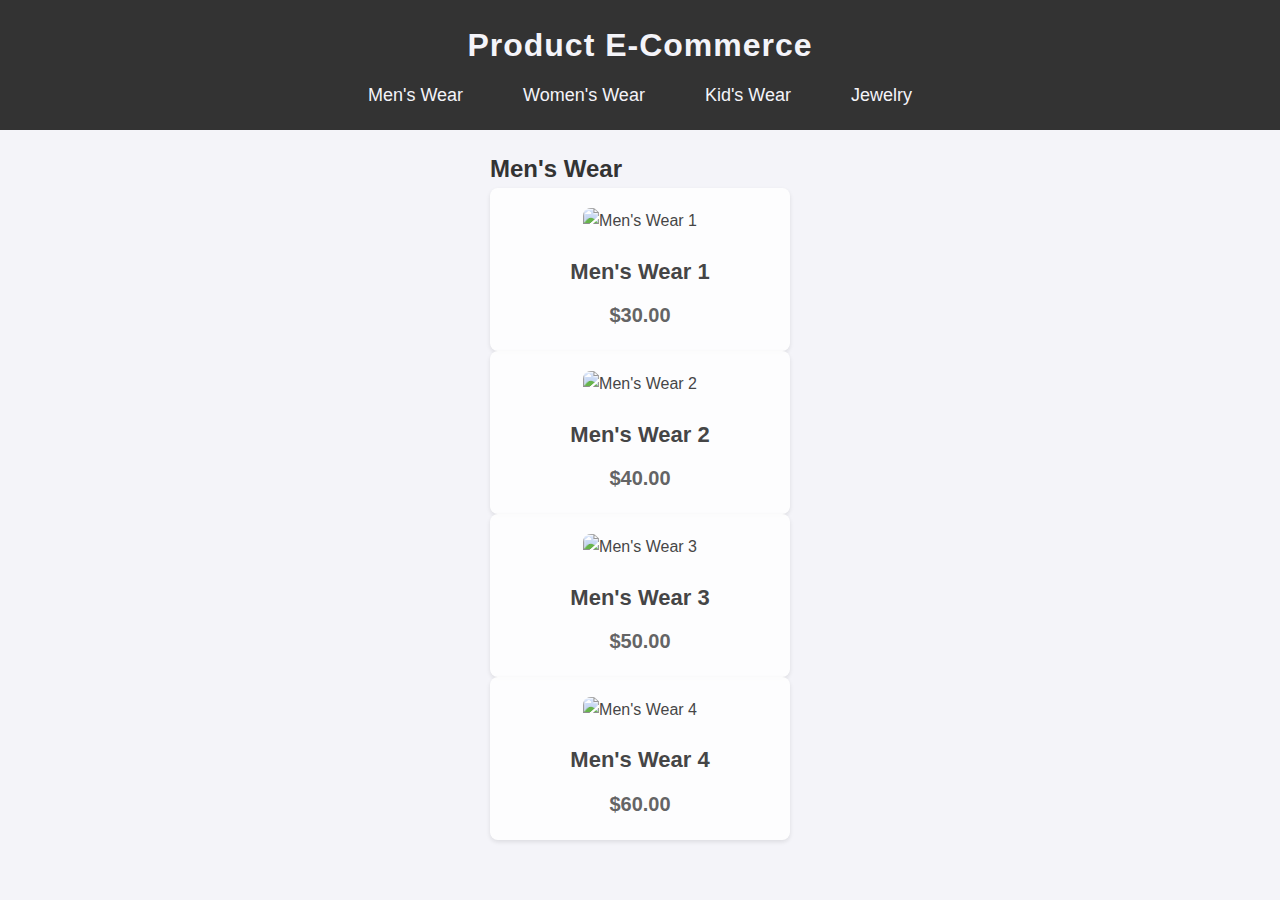
==== ecommerce/ecommerce.html @ 356e73d4 "Add files via upload" ====
<!DOCTYPE html>
<html lang="en">
<head>
    <meta charset="UTF-8">
    <meta name="viewport" content="width=device-width, initial-scale=1.0">
    <title>E-Commerce</title>
    <link rel="stylesheet" href="ecommerce.css">
</head>
<body>
    <header>
        <h1>Product E-Commerce</h1>
        <nav>
            <ul>
                <li><a href="#" onclick="showCategory('mens-wear')">Men's Wear</a></li>
                <li><a href="#" onclick="showCategory('womens-wear')">Women's Wear</a></li>
                <li><a href="#" onclick="showCategory('kids-wear')">Kid's Wear</a></li>
                <li><a href="#" onclick="showCategory('jewelry')">Jewelry</a></li>
            </ul>
        </nav>
    </header>

    <main>
        <section id="mens-wear" class="category">
            <h2>Men's Wear</h2>
            <div class="product">
                <img src="C:\Users\mjgas\OneDrive\Documents\Gaspefinals\ecommerce\pic\mens-wear1.jpg.png" alt="Men's Wear 1">
                <h3>Men's Wear 1</h3>
                <p>$30.00</p>
            </div>
            <div class="product">
                <img src="C:\Users\mjgas\OneDrive\Documents\Gaspefinals\ecommerce\pic\mens-wear2.png.png" alt="Men's Wear 2">
                <h3>Men's Wear 2</h3>
                <p>$40.00</p>
            </div>
            <div class="product">
                <img src="C:\Users\mjgas\OneDrive\Documents\Gaspefinals\ecommerce\pic\mens-wear3.jpg.png" alt="Men's Wear 3">
                <h3>Men's Wear 3</h3>
                <p>$50.00</p>
            </div>
            <div class="product">
                <img src="C:\Users\mjgas\OneDrive\Documents\Gaspefinals\ecommerce\pic\mens-wear4.jpg.png" alt="Men's Wear 4">
                <h3>Men's Wear 4</h3>
                <p>$60.00</p>
            </div>
        </section>

        <section id="womens-wear" class="category">
            <h2>Women's Wear</h2>
            <div class="product">
                <img src="C:\Users\mjgas\OneDrive\Documents\Gaspefinals\ecommerce\pic\womenwear1.jpg" alt="Women's Wear 1">
                <h3>Women's Wear 1</h3>
                <p>$35.00</p>
            </div>
            <div class="product">
                <img src="C:\Users\mjgas\OneDrive\Documents\Gaspefinals\ecommerce\pic\womenwear2.jpg" alt="Women's Wear 2">
                <h3>Women's Wear 2</h3>
                <p>$45.00</p>
            </div>
            <div class="product">
                <img src="C:\Users\mjgas\OneDrive\Documents\Gaspefinals\ecommerce\pic\womenwear3.jpg" alt="Women's Wear 3">
                <h3>Women's Wear 3</h3>
                <p>$55.00</p>
            </div>
            <div class="product">
                <img src="C:\Users\mjgas\OneDrive\Documents\Gaspefinals\ecommerce\pic\womenwear4.jpg" alt="Women's   Wear 4">
                <h3>Women's Wear 4</h3>
                <p>$65.00</p>
            </div>
        </section>

        <section id="kids-wear" class="category">
            <h2>Kid's Wear</h2>
            <div class="product">
                <img src="C:\Users\mjgas\OneDrive\Documents\Gaspefinals\ecommerce\pic\kidwear1.jpg" alt="Kid's Wear 1">
                <h3>Kid's Wear 1</h3>
                <p>$25.00</p>
            </div>
            <div class="product">
                <img src="C:\Users\mjgas\OneDrive\Documents\Gaspefinals\ecommerce\pic\kidwear2.jpg" alt="Kid's Wear 2">
                <h3>Kid's Wear 2</h3>
                <p>$35.00</p>
            </div>
            <div class="product">
                <img src="C:\Users\mjgas\OneDrive\Documents\Gaspefinals\ecommerce\pic\kidwear3.jpg" alt="Kid's Wear 3">
                <h3>Kid's Wear 3</h3>
                <p>$45.00</p>
            </div>
            <div class="product">
                <img src="C:\Users\mjgas\OneDrive\Documents\Gaspefinals\ecommerce\pic\kidwear4.jpg" alt="Kid's Wear 4">
                <h3>Kid's Wear 4</h3>
                <p>$55.00</p>
            </div>
        </section>

        <section id="jewelry" class="category">
            <h2>Jewelry</h2>
            <div class="product">
                <img src="C:\Users\mjgas\OneDrive\Documents\Gaspefinals\ecommerce\pic\jewerly1.jpg" alt="Jewelry 1">
                <h3>Jewelry 1</h3>
                <p>$100.00</p>
            </div>
            <div class="product">
                <img src="C:\Users\mjgas\OneDrive\Documents\Gaspefinals\ecommerce\pic\jewerly2.jpg" alt="Jewelry 2">
                <h3>Jewelry 2</h3>
                <p>$120.00</p>
            </div>
            <div class="product">
                <img src="C:\Users\mjgas\OneDrive\Documents\Gaspefinals\ecommerce\pic\jewerly3.jpg" alt="Jewelry 3">
                <h3>Jewelry 3</h3>
                <p>$140.00</p>
            </div>
            <div class="product">
                <img src="C:\Users\mjgas\OneDrive\Documents\Gaspefinals\ecommerce\pic\jewerly4.jpg" alt="Jewelry 4">
                <h3>Jewelry 4</h3>
                <p>$160.00</p>
            </div>
        </section>
    </main>

    <script src="ecommerce.js"></script>
</body>
</html>
---- ecommerce/ecommerce.css ----
/* Reset and global styles */
* {
    margin: 0;
    padding: 0;
    box-sizing: border-box;
}

body {
    font-family: 'Arial', sans-serif;
    background-color: #f4f4f9;
    color: #333;
    line-height: 1.6;
    display: flex;
    flex-direction: column;
    align-items: center;
}

.container {
    display: flex;
    flex-direction: column;
    align-items: center;
    width: 100%;
}

/* Header styles */
header {
    background-color: #333;
    width: 100%;
    padding: 20px 0;
    text-align: center;
}

header h1 {
    color: #f4f4f9;
    font-size: 32px;
    margin-bottom: 10px;
    letter-spacing: 1px;
}

nav ul {
    list-style-type: none;
    padding: 0;
    text-align: center;
    display: flex;
    justify-content: center;
    gap: 20px;
}

nav ul li {
    margin: 0 10px;
}

nav ul li a {
    color: #f4f4f9;
    text-decoration: none;
    font-size: 18px;
    padding: 5px 10px;
    transition: background-color 0.3s ease, color 0.3s ease;
}

nav ul li a:hover,
nav ul li a:focus,
nav ul li a:active {
    background-color: #555;
    color: #fff;
    border-radius: 5px;
}

/* Main section styles */
main {
    display: flex;
    flex-direction: row;
    flex-wrap: wrap;
    justify-content: center;
    padding: 20px 0;
    width: 100%;
    gap: 20px;
}

.product {
    background-color: #fff;
    padding: 20px;
    border-radius: 8px;
    box-shadow: 0 2px 4px rgba(0, 0, 0, 0.1);
    transition: transform 0.3s ease, opacity 0.3s ease;
    opacity: 0.9;
    width: 300px; /* Fixed width for each product */
    text-align: center;
}

.product:hover {
    transform: translateY(-5px);
    opacity: 1;
}

.product img {
    width: 200px; /* Adjust the width as needed for a medium size */
    height: auto;
    border-radius: 8px;
    margin-bottom: 10px;
}

.product h3 {
    margin: 10px 0;
    font-size: 22px;
    color: #333;
}

.product p {
    font-size: 20px;
    color: #555;
    font-weight: bold;
}

/* Responsive Design */
@media (max-width: 768px) {
    header h1 {
        font-size: 24px;
    }
    nav ul {
        flex-direction: column;
        gap: 10px;
    }
    .product {
        padding: 15px;
        width: 100%; /* Full width on smaller screens */
    }
    main {
        padding: 10px;
    }
}
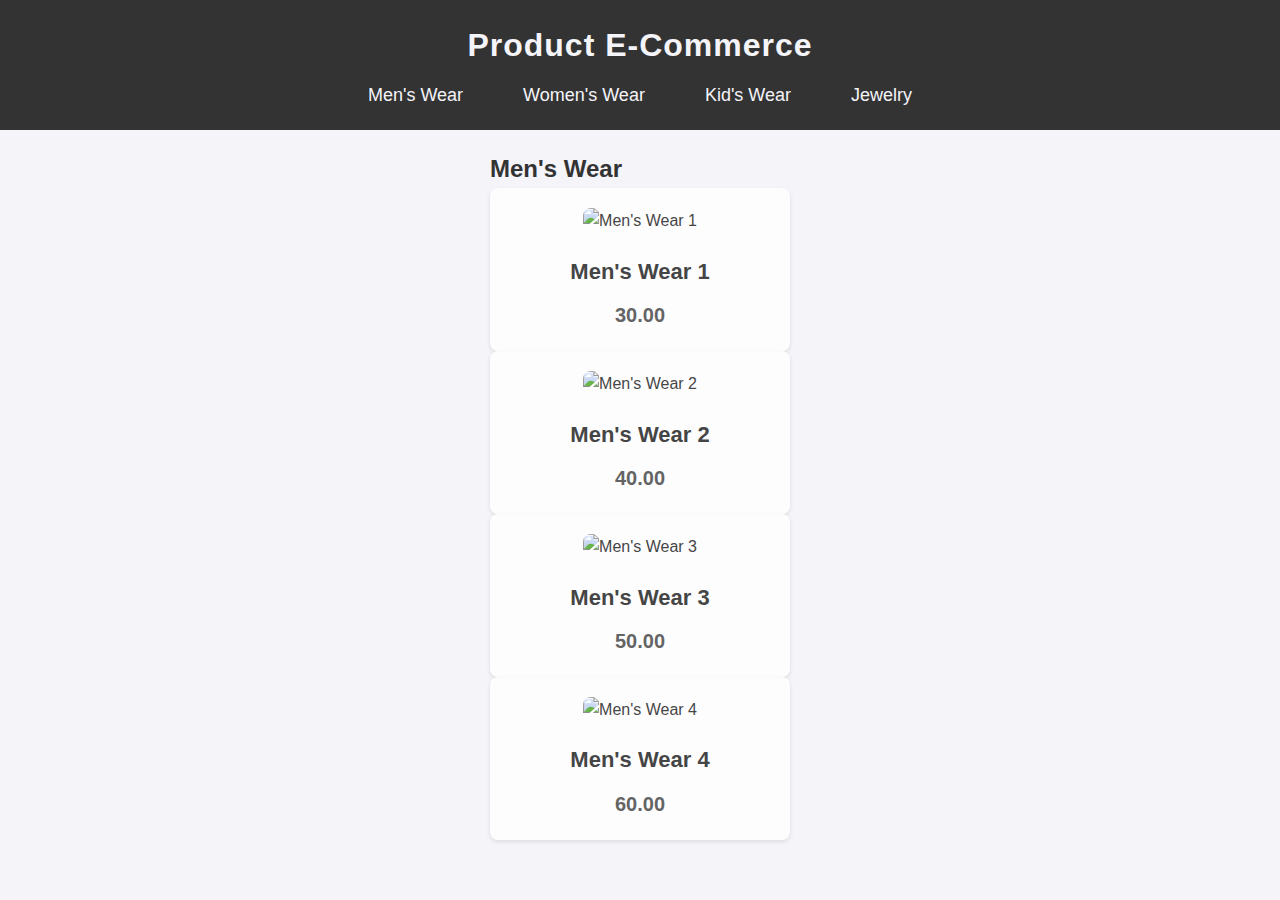
==== commit 4c3a9d31: "Update ecommerce.html" ====
--- a/ecommerce/ecommerce.html
+++ b/ecommerce/ecommerce.html
@@ -23,96 +23,96 @@
         <section id="mens-wear" class="category">
             <h2>Men's Wear</h2>
             <div class="product">
-                <img src="C:\Users\mjgas\OneDrive\Documents\Gaspefinals\ecommerce\pic\mens-wear1.jpg.png" alt="Men's Wear 1">
+                <img src="finalsportfolio.github.io\ecommerce\pic\mens-wear1.jpg.png" alt="Men's Wear 1">
                 <h3>Men's Wear 1</h3>
-                <p>$30.00</p>
+                <p>30.00</p>
             </div>
             <div class="product">
-                <img src="C:\Users\mjgas\OneDrive\Documents\Gaspefinals\ecommerce\pic\mens-wear2.png.png" alt="Men's Wear 2">
+                <img src="finalsportfolio.github.io\ecommerce\pic\mens-wear2.png.png" alt="Men's Wear 2">
                 <h3>Men's Wear 2</h3>
-                <p>$40.00</p>
+                <p>40.00</p>
             </div>
             <div class="product">
-                <img src="C:\Users\mjgas\OneDrive\Documents\Gaspefinals\ecommerce\pic\mens-wear3.jpg.png" alt="Men's Wear 3">
+                <img src="finalsportfolio.github.io\ecommerce\pic\mens-wear3.jpg.png" alt="Men's Wear 3">
                 <h3>Men's Wear 3</h3>
-                <p>$50.00</p>
+                <p>50.00</p>
             </div>
             <div class="product">
-                <img src="C:\Users\mjgas\OneDrive\Documents\Gaspefinals\ecommerce\pic\mens-wear4.jpg.png" alt="Men's Wear 4">
+                <img src="finalsportfolio.github.io\ecommerce\pic\mens-wear4.jpg.png" alt="Men's Wear 4">
                 <h3>Men's Wear 4</h3>
-                <p>$60.00</p>
+                <p>60.00</p>
             </div>
         </section>
 
         <section id="womens-wear" class="category">
             <h2>Women's Wear</h2>
             <div class="product">
-                <img src="C:\Users\mjgas\OneDrive\Documents\Gaspefinals\ecommerce\pic\womenwear1.jpg" alt="Women's Wear 1">
+                <img src="finalsportfolio.github.io\ecommerce\pic\womenwear1.jpg" alt="Women's Wear 1">
                 <h3>Women's Wear 1</h3>
-                <p>$35.00</p>
+                <p>35.00</p>
             </div>
             <div class="product">
-                <img src="C:\Users\mjgas\OneDrive\Documents\Gaspefinals\ecommerce\pic\womenwear2.jpg" alt="Women's Wear 2">
+                <img src="finalsportfolio.github.io\ecommerce\pic\womenwear2.jpg" alt="Women's Wear 2">
                 <h3>Women's Wear 2</h3>
-                <p>$45.00</p>
+                <p>45.00</p>
             </div>
             <div class="product">
-                <img src="C:\Users\mjgas\OneDrive\Documents\Gaspefinals\ecommerce\pic\womenwear3.jpg" alt="Women's Wear 3">
+                <img src="finalsportfolio.github.io\ecommerce\pic\womenwear3.jpg" alt="Women's Wear 3">
                 <h3>Women's Wear 3</h3>
-                <p>$55.00</p>
+                <p>55.00</p>
             </div>
             <div class="product">
-                <img src="C:\Users\mjgas\OneDrive\Documents\Gaspefinals\ecommerce\pic\womenwear4.jpg" alt="Women's   Wear 4">
+                <img src="finalsportfolio.github.io\ecommerce\pic\womenwear4.jpg" alt="Women's Wear 4">
                 <h3>Women's Wear 4</h3>
-                <p>$65.00</p>
+                <p>65.00</p>
             </div>
         </section>
 
         <section id="kids-wear" class="category">
             <h2>Kid's Wear</h2>
             <div class="product">
-                <img src="C:\Users\mjgas\OneDrive\Documents\Gaspefinals\ecommerce\pic\kidwear1.jpg" alt="Kid's Wear 1">
+                <img src="finalsportfolio.github.io\ecommerce\pic\kidwear1.jpg" alt="Kid's Wear 1">
                 <h3>Kid's Wear 1</h3>
-                <p>$25.00</p>
+                <p>25.00</p>
             </div>
             <div class="product">
-                <img src="C:\Users\mjgas\OneDrive\Documents\Gaspefinals\ecommerce\pic\kidwear2.jpg" alt="Kid's Wear 2">
+                <img src="finalsportfolio.github.io\ecommerce\pic\kidwear2.jpg" alt="Kid's Wear 2">
                 <h3>Kid's Wear 2</h3>
-                <p>$35.00</p>
+                <p>35.00</p>
             </div>
             <div class="product">
-                <img src="C:\Users\mjgas\OneDrive\Documents\Gaspefinals\ecommerce\pic\kidwear3.jpg" alt="Kid's Wear 3">
+                <img src="finalsportfolio.github.io\ecommerce\pic\kidwear3.jpg" alt="Kid's Wear 3">
                 <h3>Kid's Wear 3</h3>
-                <p>$45.00</p>
+                <p>45.00</p>
             </div>
             <div class="product">
-                <img src="C:\Users\mjgas\OneDrive\Documents\Gaspefinals\ecommerce\pic\kidwear4.jpg" alt="Kid's Wear 4">
+                <img src="finalsportfolio.github.io\ecommerce\pic\kidwear4.jpg" alt="Kid's Wear 4">
                 <h3>Kid's Wear 4</h3>
-                <p>$55.00</p>
+                <p>55.00</p>
             </div>
         </section>
 
         <section id="jewelry" class="category">
             <h2>Jewelry</h2>
             <div class="product">
-                <img src="C:\Users\mjgas\OneDrive\Documents\Gaspefinals\ecommerce\pic\jewerly1.jpg" alt="Jewelry 1">
+                <img src="finalsportfolio.github.io\ecommerce/pic/jewerly1.jpg" alt="Jewelry 1">
                 <h3>Jewelry 1</h3>
-                <p>$100.00</p>
+                <p>100.00</p>
             </div>
             <div class="product">
-                <img src="C:\Users\mjgas\OneDrive\Documents\Gaspefinals\ecommerce\pic\jewerly2.jpg" alt="Jewelry 2">
+                <img src="finalsportfolio.github.io\ecommerce\pic\jewerly2.jpg" alt="Jewelry 2">
                 <h3>Jewelry 2</h3>
-                <p>$120.00</p>
+                <p>120.00</p>
             </div>
             <div class="product">
-                <img src="C:\Users\mjgas\OneDrive\Documents\Gaspefinals\ecommerce\pic\jewerly3.jpg" alt="Jewelry 3">
+                <img src="finalsportfolio.github.io\ecommerce\pic\jewerly3.jpg" alt="Jewelry 3">
                 <h3>Jewelry 3</h3>
-                <p>$140.00</p>
+                <p>140.00</p>
             </div>
             <div class="product">
-                <img src="C:\Users\mjgas\OneDrive\Documents\Gaspefinals\ecommerce\pic\jewerly4.jpg" alt="Jewelry 4">
+                <img src="finalsportfolio.github.io\ecommerce\pic\jewerly4.jpg" alt="Jewelry 4">
                 <h3>Jewelry 4</h3>
-                <p>$160.00</p>
+                <p>160.00</p>
             </div>
         </section>
     </main>
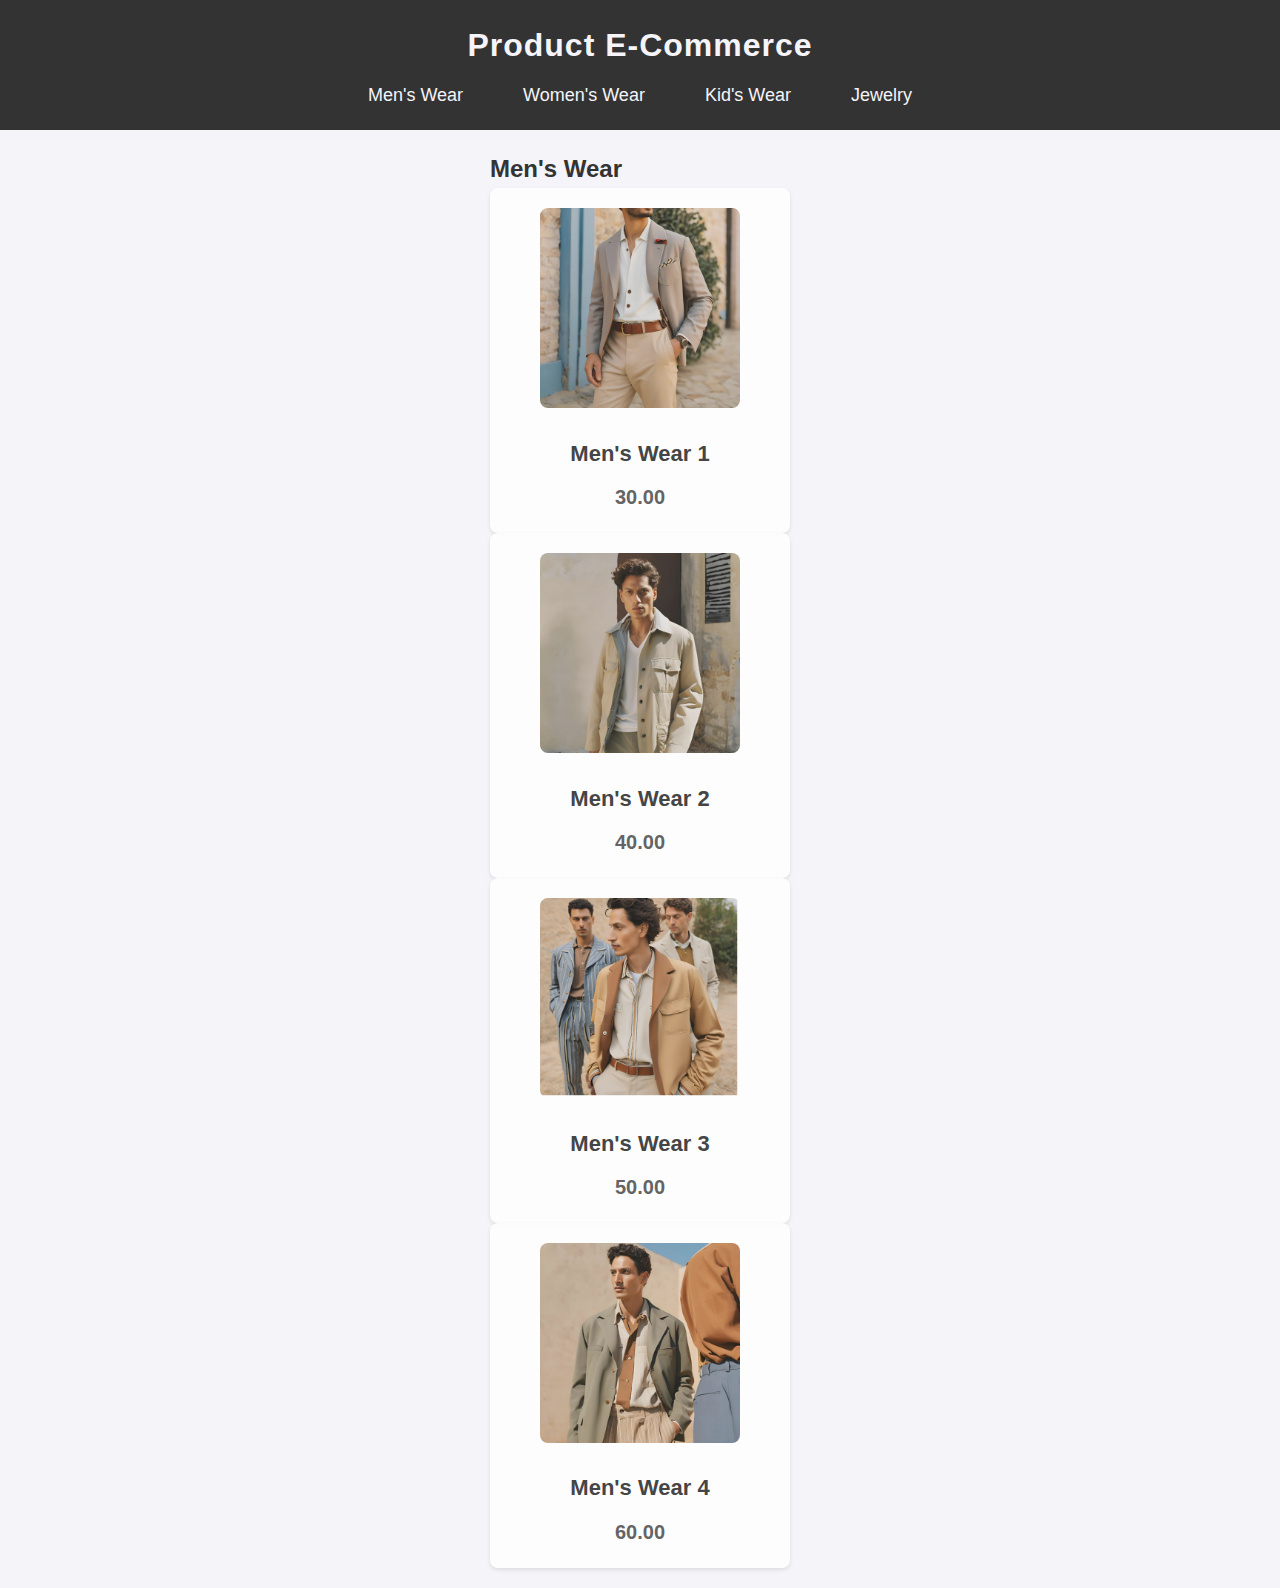
==== commit 2b221847: "Update ecommerce.html" ====
--- a/ecommerce/ecommerce.html
+++ b/ecommerce/ecommerce.html
@@ -23,22 +23,22 @@
         <section id="mens-wear" class="category">
             <h2>Men's Wear</h2>
             <div class="product">
-                <img src="finalsportfolio.github.io\ecommerce\pic\mens-wear1.jpg.png" alt="Men's Wear 1">
+                <img src="pic\mens-wear1.jpg.png" alt="Men's Wear 1">
                 <h3>Men's Wear 1</h3>
                 <p>30.00</p>
             </div>
             <div class="product">
-                <img src="finalsportfolio.github.io\ecommerce\pic\mens-wear2.png.png" alt="Men's Wear 2">
+                <img src="pic\mens-wear2.png.png" alt="Men's Wear 2">
                 <h3>Men's Wear 2</h3>
                 <p>40.00</p>
             </div>
             <div class="product">
-                <img src="finalsportfolio.github.io\ecommerce\pic\mens-wear3.jpg.png" alt="Men's Wear 3">
+                <img src="pic\mens-wear3.jpg.png" alt="Men's Wear 3">
                 <h3>Men's Wear 3</h3>
                 <p>50.00</p>
             </div>
             <div class="product">
-                <img src="finalsportfolio.github.io\ecommerce\pic\mens-wear4.jpg.png" alt="Men's Wear 4">
+                <img src="pic\mens-wear4.jpg.png" alt="Men's Wear 4">
                 <h3>Men's Wear 4</h3>
                 <p>60.00</p>
             </div>
@@ -47,22 +47,22 @@
         <section id="womens-wear" class="category">
             <h2>Women's Wear</h2>
             <div class="product">
-                <img src="finalsportfolio.github.io\ecommerce\pic\womenwear1.jpg" alt="Women's Wear 1">
+                <img src="pic\womenwear1.jpg" alt="Women's Wear 1">
                 <h3>Women's Wear 1</h3>
                 <p>35.00</p>
             </div>
             <div class="product">
-                <img src="finalsportfolio.github.io\ecommerce\pic\womenwear2.jpg" alt="Women's Wear 2">
+                <img src="pic\womenwear2.jpg" alt="Women's Wear 2">
                 <h3>Women's Wear 2</h3>
                 <p>45.00</p>
             </div>
             <div class="product">
-                <img src="finalsportfolio.github.io\ecommerce\pic\womenwear3.jpg" alt="Women's Wear 3">
+                <img src="pic\womenwear3.jpg" alt="Women's Wear 3">
                 <h3>Women's Wear 3</h3>
                 <p>55.00</p>
             </div>
             <div class="product">
-                <img src="finalsportfolio.github.io\ecommerce\pic\womenwear4.jpg" alt="Women's Wear 4">
+                <img src="pic\womenwear4.jpg" alt="Women's Wear 4">
                 <h3>Women's Wear 4</h3>
                 <p>65.00</p>
             </div>
@@ -71,22 +71,22 @@
         <section id="kids-wear" class="category">
             <h2>Kid's Wear</h2>
             <div class="product">
-                <img src="finalsportfolio.github.io\ecommerce\pic\kidwear1.jpg" alt="Kid's Wear 1">
+                <img src="pic\kidwear1.jpg" alt="Kid's Wear 1">
                 <h3>Kid's Wear 1</h3>
                 <p>25.00</p>
             </div>
             <div class="product">
-                <img src="finalsportfolio.github.io\ecommerce\pic\kidwear2.jpg" alt="Kid's Wear 2">
+                <img src="pic\kidwear2.jpg" alt="Kid's Wear 2">
                 <h3>Kid's Wear 2</h3>
                 <p>35.00</p>
             </div>
             <div class="product">
-                <img src="finalsportfolio.github.io\ecommerce\pic\kidwear3.jpg" alt="Kid's Wear 3">
+                <img src="pic\kidwear3.jpg" alt="Kid's Wear 3">
                 <h3>Kid's Wear 3</h3>
                 <p>45.00</p>
             </div>
             <div class="product">
-                <img src="finalsportfolio.github.io\ecommerce\pic\kidwear4.jpg" alt="Kid's Wear 4">
+                <img src="pic\kidwear4.jpg" alt="Kid's Wear 4">
                 <h3>Kid's Wear 4</h3>
                 <p>55.00</p>
             </div>
@@ -95,22 +95,22 @@
         <section id="jewelry" class="category">
             <h2>Jewelry</h2>
             <div class="product">
-                <img src="finalsportfolio.github.io\ecommerce/pic/jewerly1.jpg" alt="Jewelry 1">
+                <img src="pic/jewerly1.jpg" alt="Jewelry 1">
                 <h3>Jewelry 1</h3>
                 <p>100.00</p>
             </div>
             <div class="product">
-                <img src="finalsportfolio.github.io\ecommerce\pic\jewerly2.jpg" alt="Jewelry 2">
+                <img src="pic\jewerly2.jpg" alt="Jewelry 2">
                 <h3>Jewelry 2</h3>
                 <p>120.00</p>
             </div>
             <div class="product">
-                <img src="finalsportfolio.github.io\ecommerce\pic\jewerly3.jpg" alt="Jewelry 3">
+                <img src="pic\jewerly3.jpg" alt="Jewelry 3">
                 <h3>Jewelry 3</h3>
                 <p>140.00</p>
             </div>
             <div class="product">
-                <img src="finalsportfolio.github.io\ecommerce\pic\jewerly4.jpg" alt="Jewelry 4">
+                <img src="pic\jewerly4.jpg" alt="Jewelry 4">
                 <h3>Jewelry 4</h3>
                 <p>160.00</p>
             </div>
